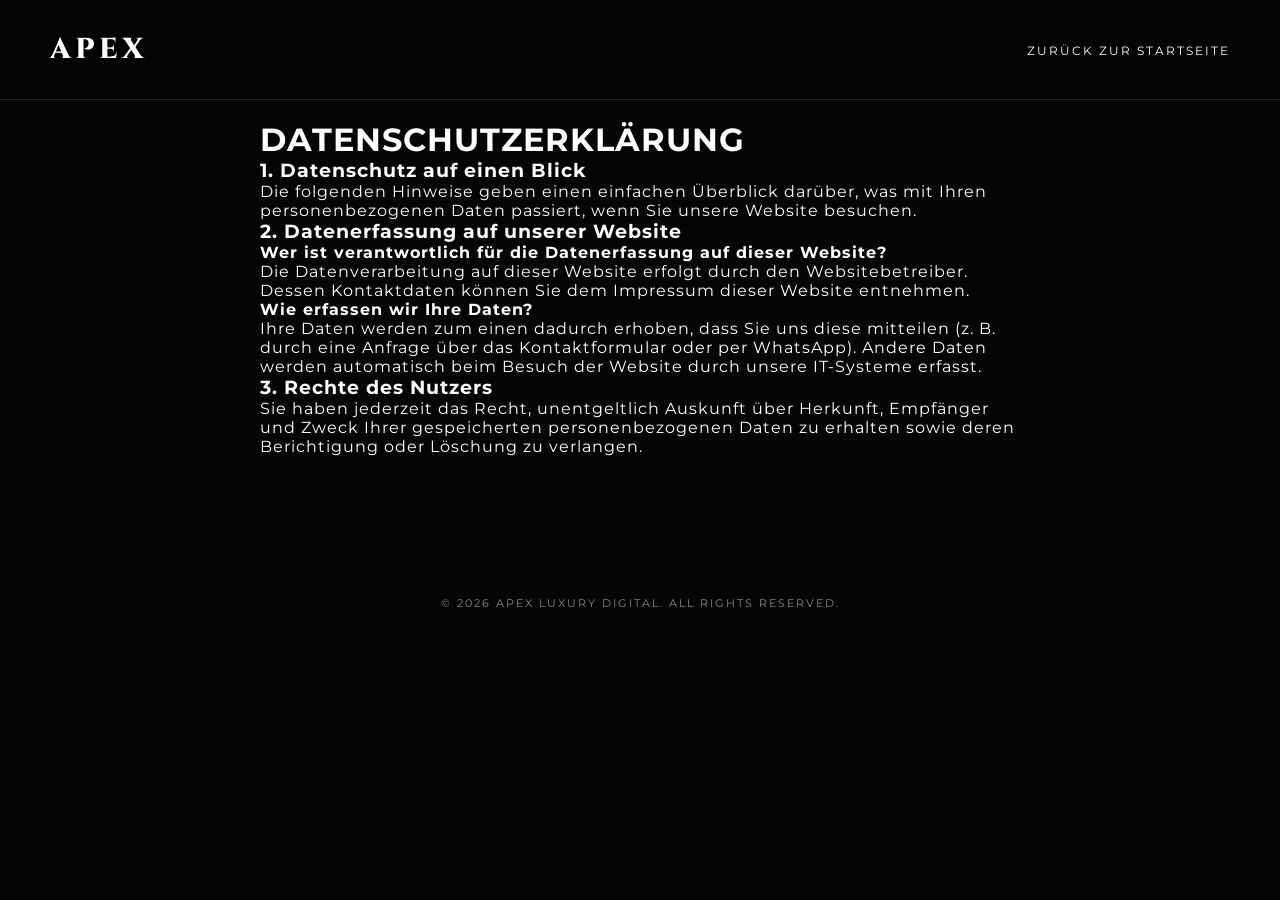
==== datenschutz.html @ 14657ad1 "Create datenschutz.html" ====
<!DOCTYPE html>
<html lang="de">
<head>
    <meta charset="UTF-8">
    <meta name="viewport" content="width=device-width, initial-scale=1.0">
    <title>Datenschutzerklärung | APEX LUXURY DIGITAL</title>
    <link rel="stylesheet" href="style.css">
</head>
<body>
    <nav class="luxury-nav">
        <div class="logo"><a href="index.html" style="color: inherit; text-decoration: none;">APEX</a></div>
        <div class="nav-links">
            <a href="index.html">ZURÜCK ZUR STARTSEITE</a>
        </div>
    </nav>

    <main class="section-padding" style="max-width: 800px; margin: 100px auto; padding: 20px; color: #fff;">
        <h1>DATENSCHUTZERKLÄRUNG</h1>
        
        <h3>1. Datenschutz auf einen Blick</h3>
        <p>Die folgenden Hinweise geben einen einfachen Überblick darüber, was mit Ihren personenbezogenen Daten passiert, wenn Sie unsere Website besuchen.</p>

        <h3>2. Datenerfassung auf unserer Website</h3>
        <p><strong>Wer ist verantwortlich für die Datenerfassung auf dieser Website?</strong><br>
        Die Datenverarbeitung auf dieser Website erfolgt durch den Websitebetreiber. Dessen Kontaktdaten können Sie dem Impressum dieser Website entnehmen.</p>
        
        <p><strong>Wie erfassen wir Ihre Daten?</strong><br>
        Ihre Daten werden zum einen dadurch erhoben, dass Sie uns diese mitteilen (z. B. durch eine Anfrage über das Kontaktformular oder per WhatsApp). Andere Daten werden automatisch beim Besuch der Website durch unsere IT-Systeme erfasst.</p>

        <h3>3. Rechte des Nutzers</h3>
        <p>Sie haben jederzeit das Recht, unentgeltlich Auskunft über Herkunft, Empfänger und Zweck Ihrer gespeicherten personenbezogenen Daten zu erhalten sowie deren Berichtigung oder Löschung zu verlangen.</p>
    </main>

    <footer style="text-align: center; padding: 20px; color: #888;">
        <p>&copy; 2026 APEX LUXURY DIGITAL. ALL RIGHTS RESERVED.</p>
    </footer>
</body>
</html>
---- style.css ----
@import url('https://fonts.googleapis.com/css2?family=Cinzel:wght@400;600;800&family=Montserrat:wght@300;400;500;600&display=swap');

* {
    margin: 0;
    padding: 0;
    box-sizing: border-box;
    scroll-behavior: smooth;
}

body {
    background-color: #050505;
    color: #ffffff;
    font-family: 'Montserrat', sans-serif;
    letter-spacing: 1px;
}

.section-padding {
    padding: 100px 20px;
    max-width: 1100px;
    margin: 0 auto;
}

/* Nav Bar */
.luxury-nav {
    display: flex;
    justify-content: space-between;
    align-items: center;
    padding: 30px 50px;
    position: fixed;
    width: 100%;
    top: 0;
    z-index: 100;
    background: rgba(5, 5, 5, 0.9);
    backdrop-filter: blur(10px);
    border-bottom: 1px solid rgba(197, 160, 89, 0.2);
}

.logo {
    font-family: 'Cinzel', serif;
    font-size: 1.8rem;
    font-weight: 800;
    letter-spacing: 4px;
    color: #ffffff;
}

.nav-links a {
    color: #fff;
    text-decoration: none;
    margin-left: 30px;
    font-size: 0.75rem;
    letter-spacing: 2px;
    transition: color 0.3s;
}

.nav-links a:hover {
    color: #c5a059;
}

/* Hero Section */
.hero-section {
    position: relative;
    height: 100vh;
    display: flex;
    justify-content: center;
    align-items: center;
    text-align: center;
    overflow: hidden;
    padding: 0 20px;
}

.hero-bg {
    position: absolute;
    top: 0;
    left: 0;
    width: 100%;
    height: 100%;
    object-fit: cover;
    z-index: 1;
    filter: brightness(0.3);
}

.hero-content {
    position: relative;
    z-index: 2;
    max-width: 800px;
}

.subtitle {
    font-size: 0.8rem;
    letter-spacing: 5px;
    color: #c5a059;
    margin-bottom: 15px;
    font-weight: 600;
}

.hero-content h1 {
    font-family: 'Cinzel', serif;
    font-size: 3.2rem;
    font-weight: 400;
    letter-spacing: 6px;
    margin-bottom: 20px;
}

.hero-description {
    color: #aaaaaa;
    font-size: 0.95rem;
    line-height: 1.8;
    margin-bottom: 40px;
}

.luxury-btn {
    display: inline-block;
    border: 1px solid #ffffff;
    color: #ffffff;
    padding: 16px 40px;
    text-decoration: none;
    font-size: 0.75rem;
    letter-spacing: 3px;
    transition: all 0.4s ease;
}

.luxury-btn:hover {
    background-color: #ffffff;
    color: #000000;
}

/* Section Title */
.section-title {
    font-family: 'Cinzel', serif;
    text-align: center;
    font-size: 2rem;
    letter-spacing: 5px;
    margin-bottom: 60px;
    color: #ffffff;
}

/* Accordion Services */
.accordion-item {
    border-bottom: 1px solid #222;
    padding: 25px 0;
    cursor: pointer;
}

summary {
    font-family: 'Cinzel', serif;
    font-size: 1.1rem;
    letter-spacing: 2px;
    list-style: none;
    display: flex;
    justify-content: space-between;
    align-items: center;
    transition: color 0.3s;
}

summary:hover {
    color: #c5a059;
}

summary::-webkit-details-marker {
    display: none;
}

.accordion-content {
    margin-top: 20px;
    color: #888;
    font-size: 0.9rem;
    line-height: 1.8;
}

/* Portfolio */
.portfolio-grid {
    display: grid;
    grid-template-columns: repeat(auto-fit, minmax(300px, 1fr));
    gap: 30px;
}

.portfolio-card {
    position: relative;
    overflow: hidden;
    border: 1px solid #1a1a1a;
}

.portfolio-card img {
    width: 100%;
    height: 350px;
    object-fit: cover;
    display: block;
    transition: transform 0.5s ease;
}

.portfolio-card:hover img {
    transform: scale(1.05);
}

.portfolio-info {
    padding: 20px;
    background-color: #0a0a0a;
    border-top: 1px solid #1a1a1a;
}

.portfolio-info h3 {
    font-family: 'Cinzel', serif;
    font-size: 1.1rem;
    letter-spacing: 2px;
    color: #ffffff;
}

.portfolio-info p {
    color: #c5a059;
    font-size: 0.75rem;
    letter-spacing: 1px;
    margin-top: 5px;
}

/* Pricing */
.pricing-grid {
    display: grid;
    grid-template-columns: repeat(auto-fit, minmax(280px, 1fr));
    gap: 30px;
}

.price-card {
    background-color: #0a0a0a;
    border: 1px solid #1a1a1a;
    padding: 40px 30px;
    text-align: center;
    position: relative;
    display: flex;
    flex-direction: column;
    justify-content: space-between;
}

.price-card.featured {
    border: 1px solid #c5a059;
}

.badge {
    position: absolute;
    top: -12px;
    left: 50%;
    transform: translateX(-50%);
    background-color: #c5a059;
    color: #000;
    font-size: 0.65rem;
    font-weight: 600;
    padding: 4px 12px;
    letter-spacing: 2px;
}

.price-card h3 {
    font-family: 'Cinzel', serif;
    letter-spacing: 3px;
    margin-bottom: 10px;
}

.price-subtitle {
    color: #666;
    font-size: 0.8rem;
    margin-bottom: 30px;
}

.price-card ul {
    list-style: none;
    margin-bottom: 40px;
    text-align: left;
}

.price-card ul li {
    color: #aaa;
    font-size: 0.85rem;
    margin-bottom: 15px;
    padding-left: 20px;
    position: relative;
}

.price-card ul li::before {
    content: "—";
    color: #c5a059;
    position: absolute;
    left: 0;
}

.luxury-btn-card {
    display: block;
    border: 1px solid #333;
    color: #fff;
    padding: 12px;
    text-decoration: none;
    font-size: 0.75rem;
    letter-spacing: 2px;
    transition: all 0.3s;
}

.luxury-btn-card:hover {
    border-color: #fff;
}

.luxury-btn-gold {
    display: inline-block;
    border: 1px solid #c5a059;
    color: #c5a059;
    padding: 15px 40px;
    text-decoration: none;
    font-size: 0.75rem;
    letter-spacing: 3px;
    transition: all 0.4s ease;
    background: transparent;
    cursor: pointer;
}

.luxury-btn-gold:hover {
    background-color: #c5a059;
    color: #000;
}

/* Contact Form */
.contact-section {
    text-align: center;
    background-color: #0a0a0a;
    border: 1px solid #1a1a1a;
}

.contact-section p {
    color: #888;
    margin-bottom: 40px;
}

.luxury-form {
    display: flex;
    flex-direction: column;
    gap: 20px;
    max-width: 600px;
    margin: 0 auto;
}

.luxury-form input, .luxury-form textarea {
    background: #050505;
    border: 1px solid #222;
    padding: 15px;
    color: #fff;
    font-family: 'Montserrat', sans-serif;
    font-size: 0.85rem;
    letter-spacing: 1px;
}

.luxury-form input:focus, .luxury-form textarea:focus {
    outline: none;
    border-color: #c5a059;
}

.whatsapp-direct {
    margin-top: 50px;
    padding-top: 30px;
    border-top: 1px solid #1a1a1a;
}

.whatsapp-direct p {
    margin-bottom: 20px;
    font-size: 0.85rem;
}

.whatsapp-btn {
    display: inline-block;
    border: 1px solid #25D366;
    color: #25D366;
    padding: 12px 30px;
    text-decoration: none;
    font-size: 0.75rem;
    letter-spacing: 2px;
    transition: all 0.3s;
}

.whatsapp-btn:hover {
    background-color: #25D366;
    color: #000;
}

footer {
    text-align: center;
    padding: 40px;
    color: #444;
    font-size: 0.7rem;
    letter-spacing: 2px;
}
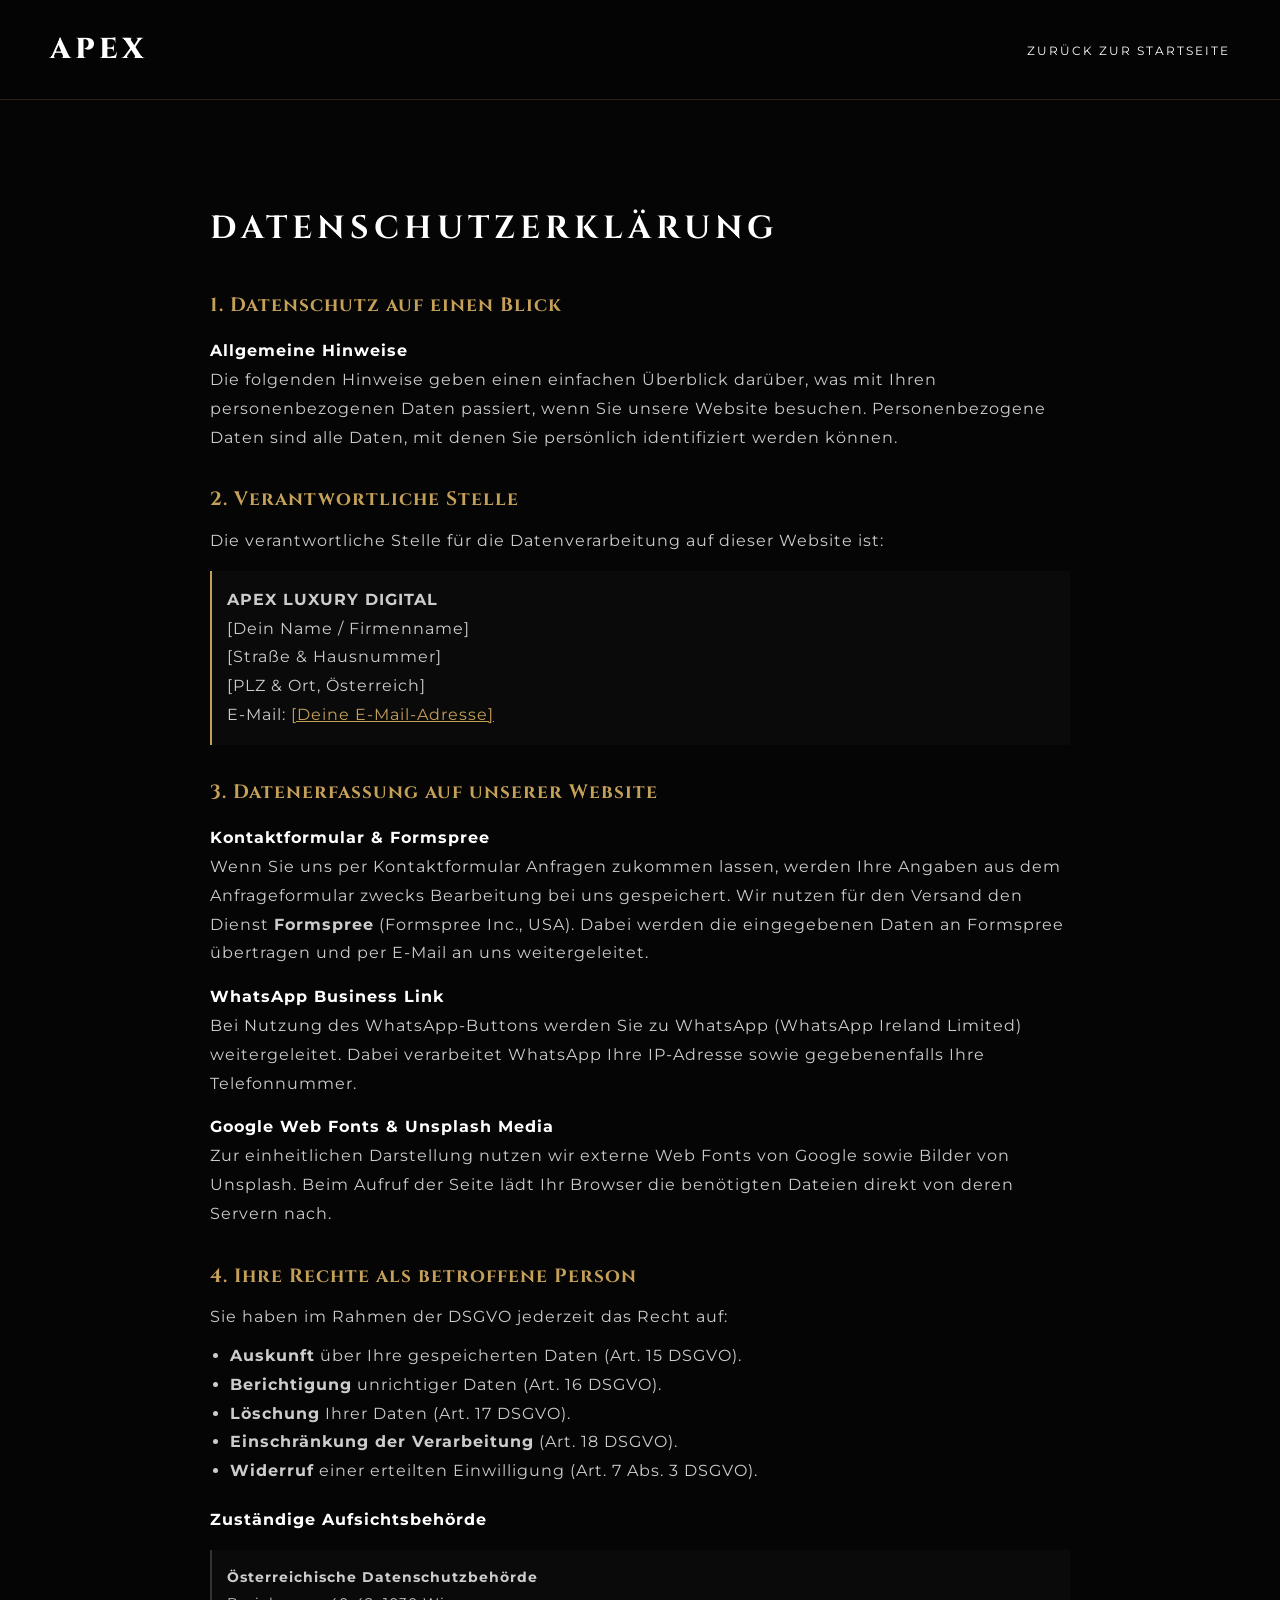
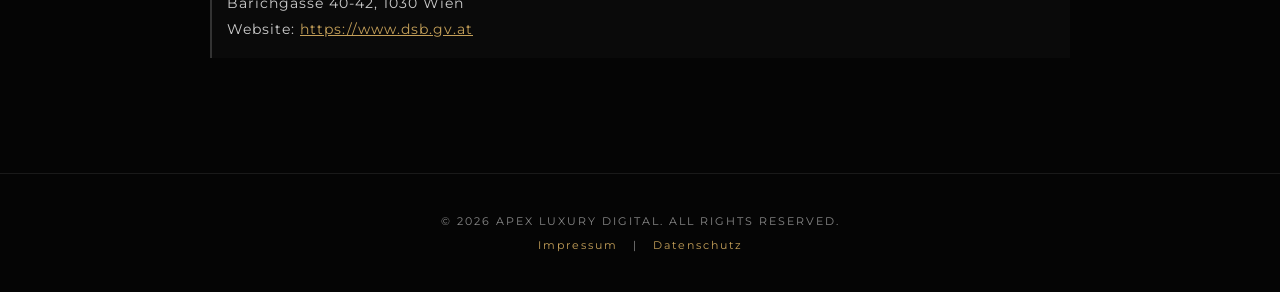
==== commit 6b88db36: "Revise datenschutz.html for layout and content updates" ====
--- a/datenschutz.html
+++ b/datenschutz.html
@@ -7,32 +7,68 @@
     <link rel="stylesheet" href="style.css">
 </head>
 <body>
+
+    <!-- Navigation -->
     <nav class="luxury-nav">
-        <div class="logo"><a href="index.html" style="color: inherit; text-decoration: none;">APEX</a></div>
+        <a href="index.html" class="logo" style="text-decoration: none;">APEX</a>
         <div class="nav-links">
             <a href="index.html">ZURÜCK ZUR STARTSEITE</a>
         </div>
     </nav>
 
-    <main class="section-padding" style="max-width: 800px; margin: 100px auto; padding: 20px; color: #fff;">
-        <h1>DATENSCHUTZERKLÄRUNG</h1>
+    <main class="section-padding" style="margin-top: 100px; max-width: 900px; line-height: 1.8; color: #ccc;">
+        <h1 class="section-title" style="text-align: left; margin-bottom: 30px;">DATENSCHUTZERKLÄRUNG</h1>
+
+        <h2 style="color: #c5a059; font-family: 'Cinzel', serif; font-size: 1.2rem; margin-top: 30px; margin-bottom: 10px;">1. Datenschutz auf einen Blick</h2>
+        <h3 style="color: #fff; font-size: 1rem; margin-top: 15px;">Allgemeine Hinweise</h3>
+        <p>Die folgenden Hinweise geben einen einfachen Überblick darüber, was mit Ihren personenbezogenen Daten passiert, wenn Sie unsere Website besuchen. Personenbezogene Daten sind alle Daten, mit denen Sie persönlich identifiziert werden können.</p>
+
+        <h2 style="color: #c5a059; font-family: 'Cinzel', serif; font-size: 1.2rem; margin-top: 30px; margin-bottom: 10px;">2. Verantwortliche Stelle</h2>
+        <p>Die verantwortliche Stelle für die Datenverarbeitung auf dieser Website ist:</p>
+        <p style="background: #0a0a0a; padding: 15px; border-left: 2px solid #c5a059; margin: 15px 0;">
+            <strong>APEX LUXURY DIGITAL</strong><br>
+            [Dein Name / Firmenname]<br>
+            [Straße & Hausnummer]<br>
+            [PLZ & Ort, Österreich]<br>
+            E-Mail: <a href="mailto:office@apex-luxury.com" style="color: #c5a059;">[Deine E-Mail-Adresse]</a>
+        </p>
+
+        <h2 style="color: #c5a059; font-family: 'Cinzel', serif; font-size: 1.2rem; margin-top: 30px; margin-bottom: 10px;">3. Datenerfassung auf unserer Website</h2>
         
-        <h3>1. Datenschutz auf einen Blick</h3>
-        <p>Die folgenden Hinweise geben einen einfachen Überblick darüber, was mit Ihren personenbezogenen Daten passiert, wenn Sie unsere Website besuchen.</p>
+        <h3 style="color: #fff; font-size: 1rem; margin-top: 15px;">Kontaktformular & Formspree</h3>
+        <p>Wenn Sie uns per Kontaktformular Anfragen zukommen lassen, werden Ihre Angaben aus dem Anfrageformular zwecks Bearbeitung bei uns gespeichert. Wir nutzen für den Versand den Dienst <strong>Formspree</strong> (Formspree Inc., USA). Dabei werden die eingegebenen Daten an Formspree übertragen und per E-Mail an uns weitergeleitet.</p>
 
-        <h3>2. Datenerfassung auf unserer Website</h3>
-        <p><strong>Wer ist verantwortlich für die Datenerfassung auf dieser Website?</strong><br>
-        Die Datenverarbeitung auf dieser Website erfolgt durch den Websitebetreiber. Dessen Kontaktdaten können Sie dem Impressum dieser Website entnehmen.</p>
-        
-        <p><strong>Wie erfassen wir Ihre Daten?</strong><br>
-        Ihre Daten werden zum einen dadurch erhoben, dass Sie uns diese mitteilen (z. B. durch eine Anfrage über das Kontaktformular oder per WhatsApp). Andere Daten werden automatisch beim Besuch der Website durch unsere IT-Systeme erfasst.</p>
+        <h3 style="color: #fff; font-size: 1rem; margin-top: 15px;">WhatsApp Business Link</h3>
+        <p>Bei Nutzung des WhatsApp-Buttons werden Sie zu WhatsApp (WhatsApp Ireland Limited) weitergeleitet. Dabei verarbeitet WhatsApp Ihre IP-Adresse sowie gegebenenfalls Ihre Telefonnummer.</p>
 
-        <h3>3. Rechte des Nutzers</h3>
-        <p>Sie haben jederzeit das Recht, unentgeltlich Auskunft über Herkunft, Empfänger und Zweck Ihrer gespeicherten personenbezogenen Daten zu erhalten sowie deren Berichtigung oder Löschung zu verlangen.</p>
+        <h3 style="color: #fff; font-size: 1rem; margin-top: 15px;">Google Web Fonts & Unsplash Media</h3>
+        <p>Zur einheitlichen Darstellung nutzen wir externe Web Fonts von Google sowie Bilder von Unsplash. Beim Aufruf der Seite lädt Ihr Browser die benötigten Dateien direkt von deren Servern nach.</p>
+
+        <h2 style="color: #c5a059; font-family: 'Cinzel', serif; font-size: 1.2rem; margin-top: 30px; margin-bottom: 10px;">4. Ihre Rechte als betroffene Person</h2>
+        <p>Sie haben im Rahmen der DSGVO jederzeit das Recht auf:</p>
+        <ul style="padding-left: 20px; margin-top: 10px;">
+            <li><strong>Auskunft</strong> über Ihre gespeicherten Daten (Art. 15 DSGVO).</li>
+            <li><strong>Berichtigung</strong> unrichtiger Daten (Art. 16 DSGVO).</li>
+            <li><strong>Löschung</strong> Ihrer Daten (Art. 17 DSGVO).</li>
+            <li><strong>Einschränkung der Verarbeitung</strong> (Art. 18 DSGVO).</li>
+            <li><strong>Widerruf</strong> einer erteilten Einwilligung (Art. 7 Abs. 3 DSGVO).</li>
+        </ul>
+
+        <h3 style="color: #fff; font-size: 1rem; margin-top: 20px;">Zuständige Aufsichtsbehörde</h3>
+        <p style="background: #0a0a0a; padding: 15px; border-left: 2px solid #333; margin: 15px 0; font-size: 0.9rem;">
+            <strong>Österreichische Datenschutzbehörde</strong><br>
+            Barichgasse 40-42, 1030 Wien<br>
+            Website: <a href="https://www.dsb.gv.at" target="_blank" style="color: #c5a059;">https://www.dsb.gv.at</a>
+        </p>
     </main>
 
-    <footer style="text-align: center; padding: 20px; color: #888;">
+    <footer style="text-align: center; padding: 40px 20px; color: #888; border-top: 1px solid #1a1a1a;">
         <p>&copy; 2026 APEX LUXURY DIGITAL. ALL RIGHTS RESERVED.</p>
+        <p style="margin-top: 10px;">
+            <a href="impressum.html" style="color: #c5a059; text-decoration: none; margin: 0 10px;">Impressum</a> | 
+            <a href="datenschutz.html" style="color: #c5a059; text-decoration: none; margin: 0 10px;">Datenschutz</a>
+        </p>
     </footer>
+
 </body>
 </html>
--- a/style.css
+++ b/style.css
@@ -219,7 +219,7 @@
     gap: 30px;
 }
 
-.price-card {
+.pricing-card {
     background-color: #0a0a0a;
     border: 1px solid #1a1a1a;
     padding: 40px 30px;
@@ -230,7 +230,7 @@
     justify-content: space-between;
 }
 
-.price-card.featured {
+.pricing-card.featured {
     border: 1px solid #c5a059;
 }
 
@@ -247,25 +247,25 @@
     letter-spacing: 2px;
 }
 
-.price-card h3 {
+.pricing-card h3 {
     font-family: 'Cinzel', serif;
     letter-spacing: 3px;
     margin-bottom: 10px;
 }
 
-.price-subtitle {
+.pricing-card .subtitle {
     color: #666;
     font-size: 0.8rem;
     margin-bottom: 30px;
 }
 
-.price-card ul {
+.pricing-card ul.features {
     list-style: none;
     margin-bottom: 40px;
     text-align: left;
 }
 
-.price-card ul li {
+.pricing-card ul.features li {
     color: #aaa;
     font-size: 0.85rem;
     margin-bottom: 15px;
@@ -273,14 +273,15 @@
     position: relative;
 }
 
-.price-card ul li::before {
+.pricing-card ul.features li::before {
     content: "—";
     color: #c5a059;
     position: absolute;
     left: 0;
 }
 
-.luxury-btn-card {
+/* Buttons in Pricing Cards */
+.btn {
     display: block;
     border: 1px solid #333;
     color: #fff;
@@ -289,42 +290,25 @@
     font-size: 0.75rem;
     letter-spacing: 2px;
     transition: all 0.3s;
-}
-
-.luxury-btn-card:hover {
+    text-align: center;
+}
+
+.btn:hover {
     border-color: #fff;
 }
 
-.luxury-btn-gold {
-    display: inline-block;
-    border: 1px solid #c5a059;
-    color: #c5a059;
-    padding: 15px 40px;
-    text-decoration: none;
-    font-size: 0.75rem;
-    letter-spacing: 3px;
-    transition: all 0.4s ease;
+.btn.primary-btn {
+    border-color: #c5a059;
+    color: #c5a059;
     background: transparent;
-    cursor: pointer;
-}
-
-.luxury-btn-gold:hover {
+}
+
+.btn.primary-btn:hover {
     background-color: #c5a059;
     color: #000;
 }
 
 /* Contact Form */
-.contact-section {
-    text-align: center;
-    background-color: #0a0a0a;
-    border: 1px solid #1a1a1a;
-}
-
-.contact-section p {
-    color: #888;
-    margin-bottom: 40px;
-}
-
 .luxury-form {
     display: flex;
     flex-direction: column;
@@ -348,37 +332,10 @@
     border-color: #c5a059;
 }
 
-.whatsapp-direct {
-    margin-top: 50px;
-    padding-top: 30px;
-    border-top: 1px solid #1a1a1a;
-}
-
-.whatsapp-direct p {
-    margin-bottom: 20px;
-    font-size: 0.85rem;
-}
-
-.whatsapp-btn {
-    display: inline-block;
-    border: 1px solid #25D366;
-    color: #25D366;
-    padding: 12px 30px;
-    text-decoration: none;
-    font-size: 0.75rem;
-    letter-spacing: 2px;
-    transition: all 0.3s;
-}
-
-.whatsapp-btn:hover {
-    background-color: #25D366;
-    color: #000;
-}
-
 footer {
     text-align: center;
     padding: 40px;
     color: #444;
     font-size: 0.7rem;
     letter-spacing: 2px;
-}+}
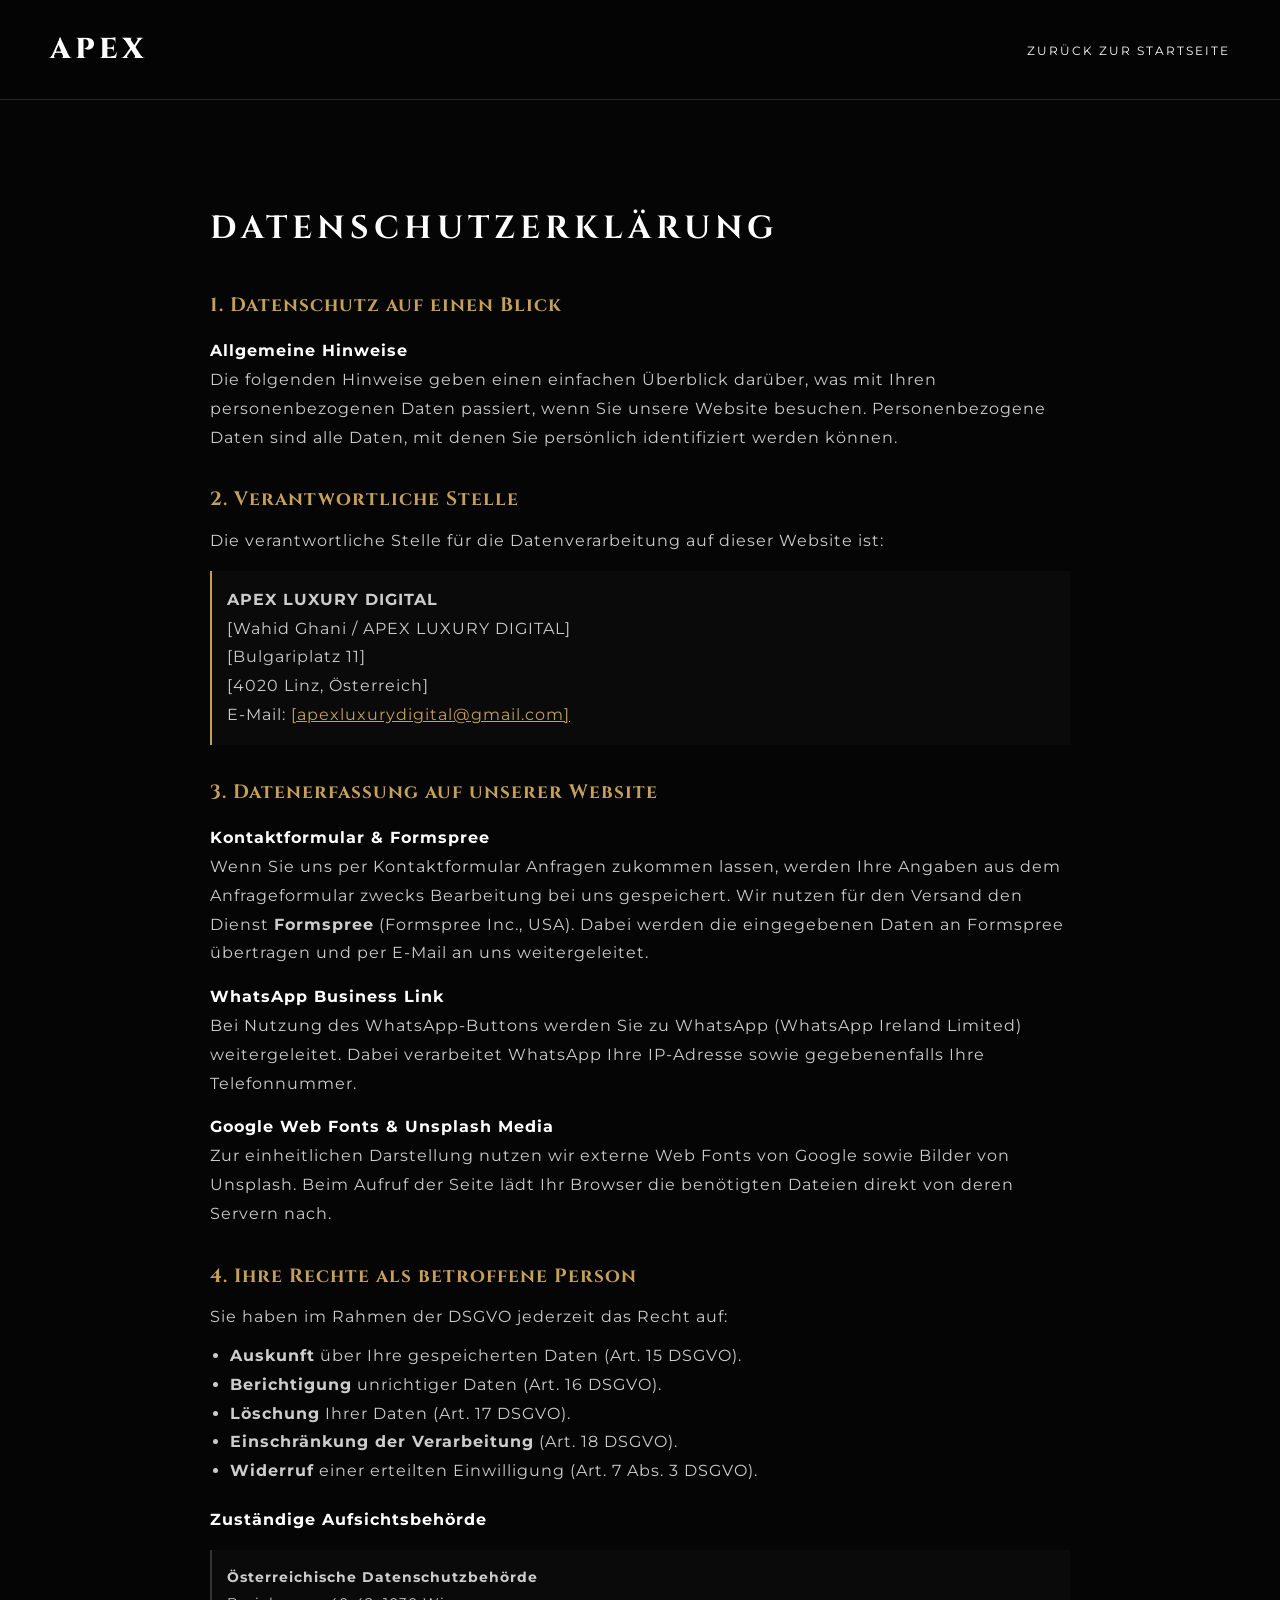
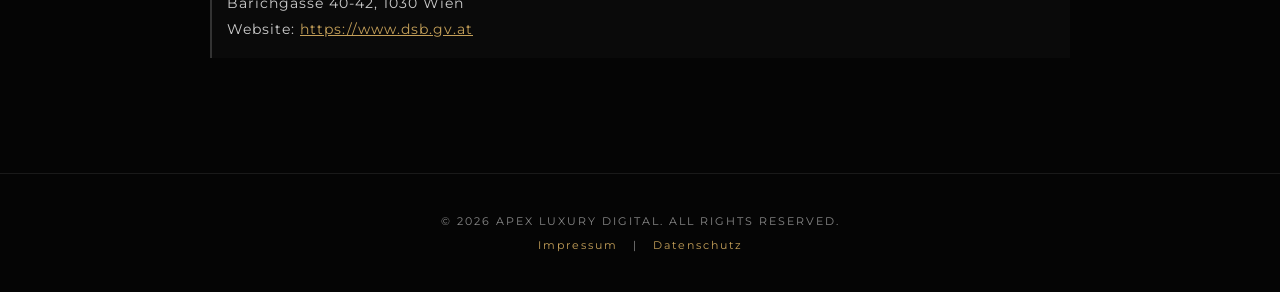
==== commit c4d0c005: "Update datenschutz.html" ====
--- a/datenschutz.html
+++ b/datenschutz.html
@@ -27,10 +27,10 @@
         <p>Die verantwortliche Stelle für die Datenverarbeitung auf dieser Website ist:</p>
         <p style="background: #0a0a0a; padding: 15px; border-left: 2px solid #c5a059; margin: 15px 0;">
             <strong>APEX LUXURY DIGITAL</strong><br>
-            [Dein Name / Firmenname]<br>
-            [Straße & Hausnummer]<br>
-            [PLZ & Ort, Österreich]<br>
-            E-Mail: <a href="mailto:office@apex-luxury.com" style="color: #c5a059;">[Deine E-Mail-Adresse]</a>
+            [Wahid Ghani / APEX LUXURY DIGITAL]<br>
+            [Bulgariplatz 11]<br>
+            [4020 Linz, Österreich]<br>
+            E-Mail: <a href="mailto:office@apex-luxury.com" style="color: #c5a059;">[apexluxurydigital@gmail.com]</a>
         </p>
 
         <h2 style="color: #c5a059; font-family: 'Cinzel', serif; font-size: 1.2rem; margin-top: 30px; margin-bottom: 10px;">3. Datenerfassung auf unserer Website</h2>
